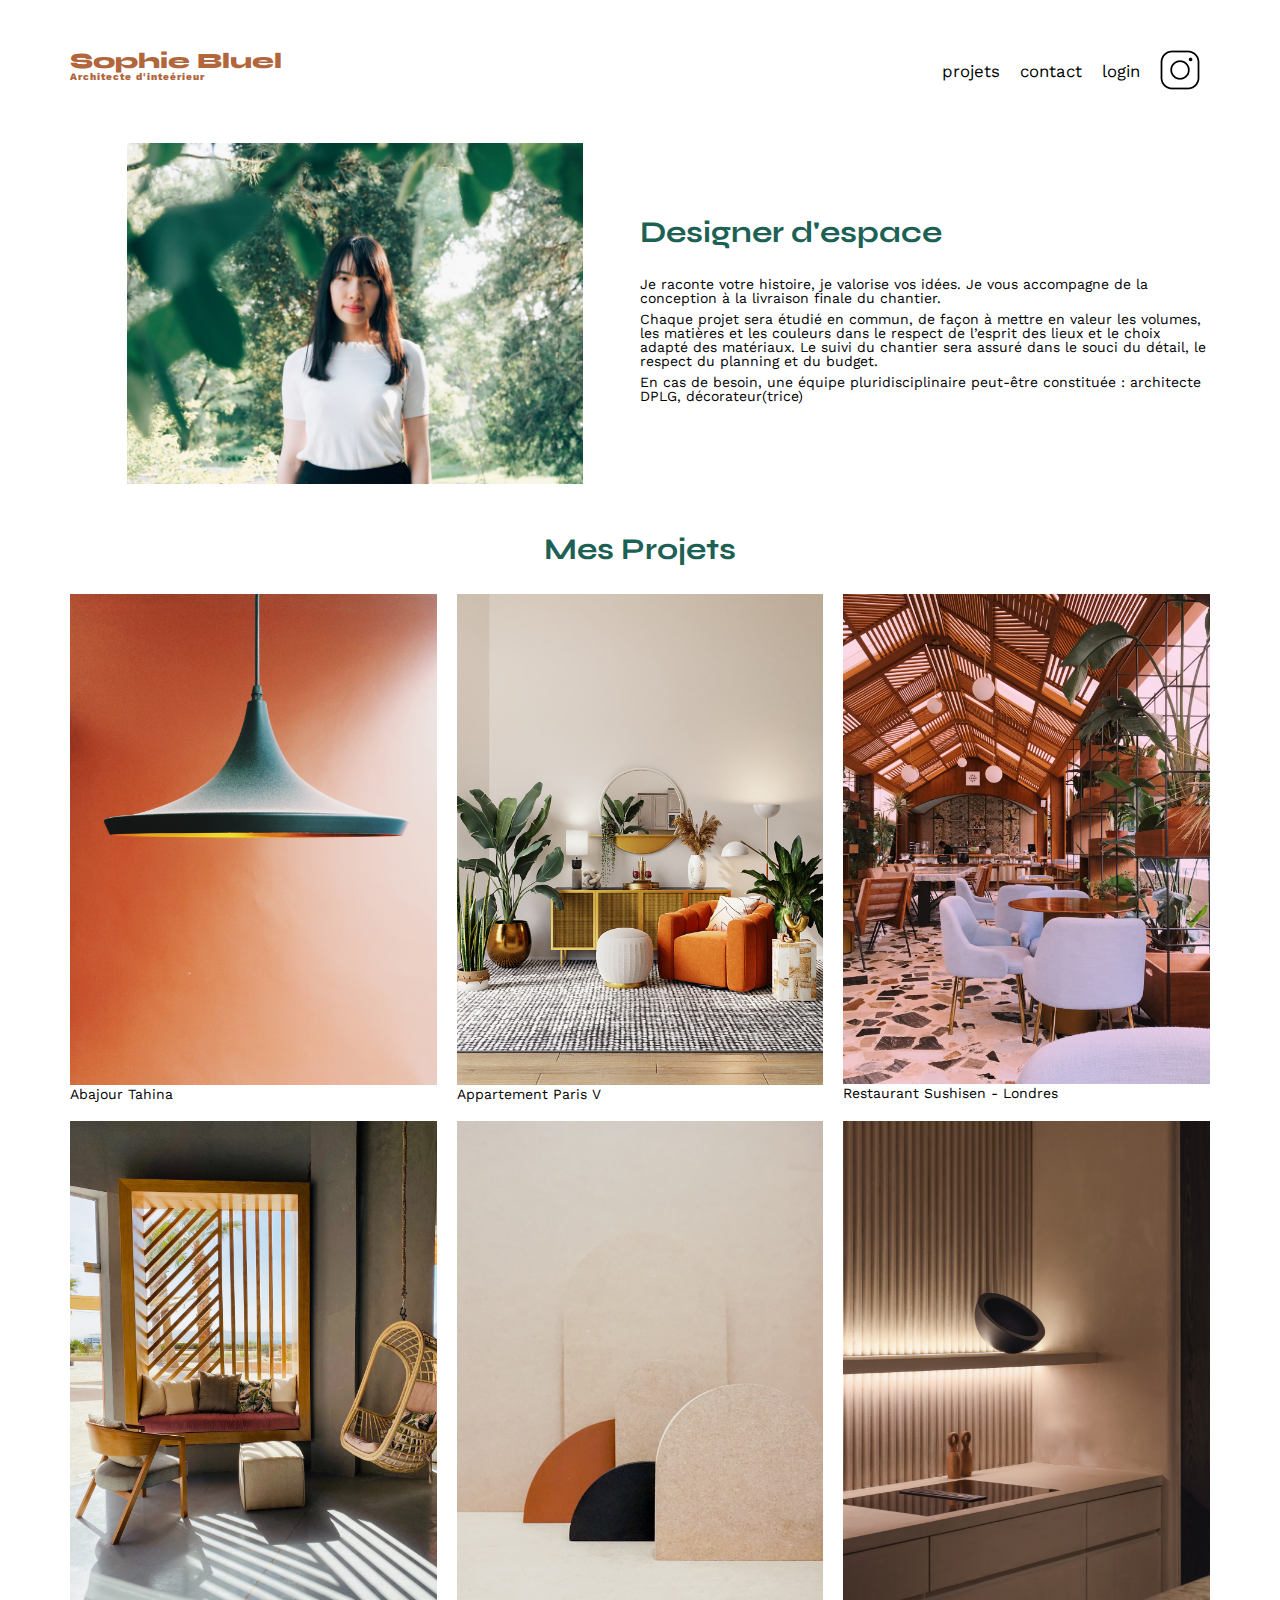
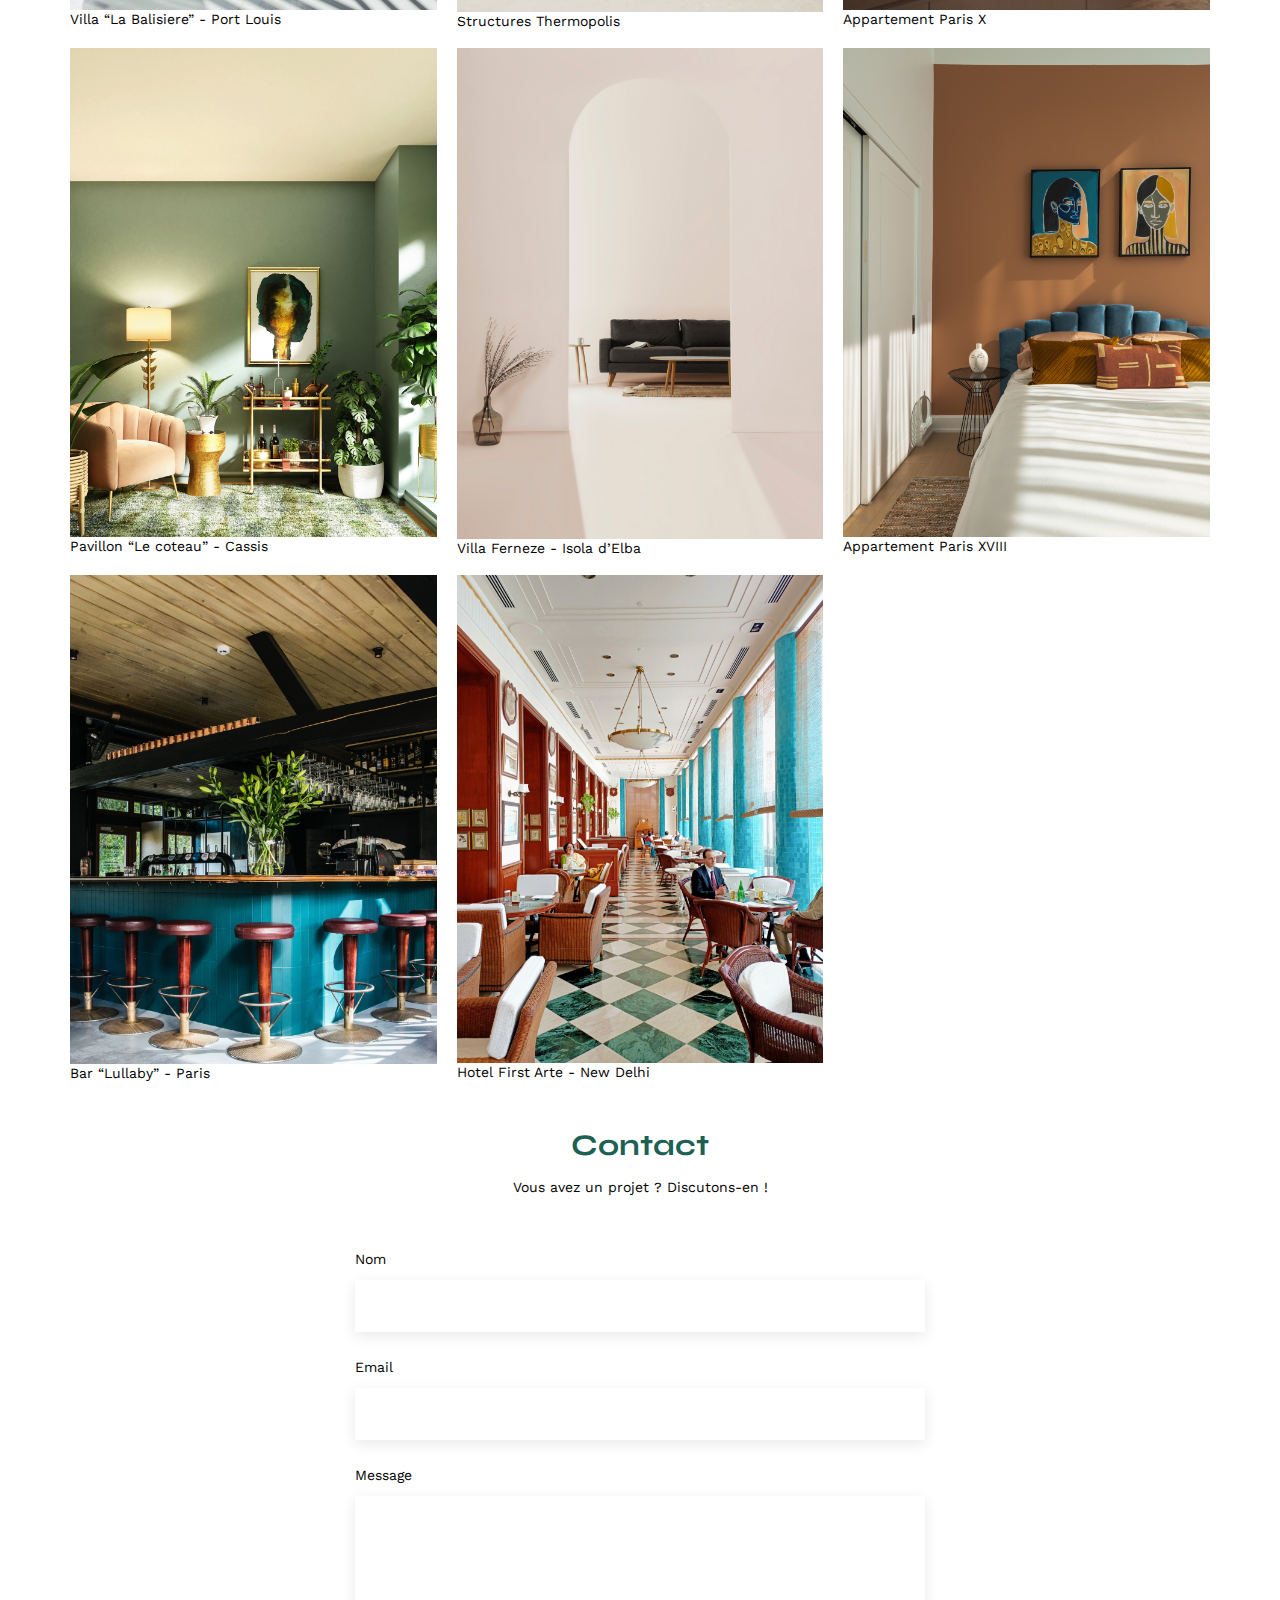
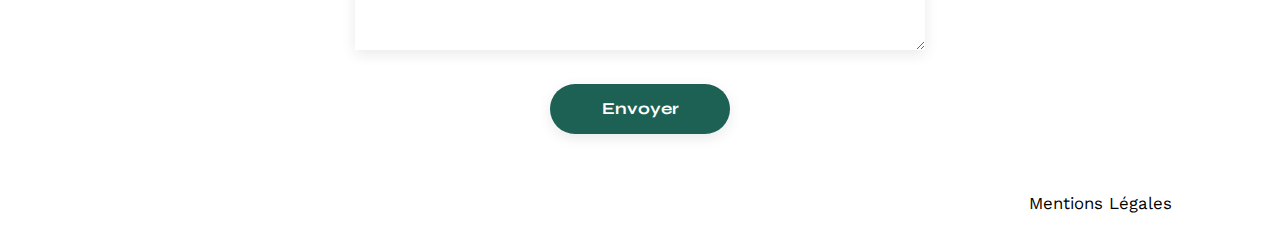
==== FrontEnd/index.html @ f7f889f3 "First Commit" ====
<!DOCTYPE html>
<html lang="fr">
<head>
	<meta charset="UTF-8">
	<title>Sophie Bluel - Architecte d'intérieur</title>
	<meta name="viewport" content="width=device-width, initial-scale=1.0">
	<link rel="preconnect" href="https://fonts.googleapis.com">
	<link rel="preconnect" href="https://fonts.gstatic.com" crossorigin>
	<link href="https://fonts.googleapis.com/css2?family=Syne:wght@700;800&family=Work+Sans&display=swap" rel="stylesheet">
	<meta name="description" content="">
	<link rel="stylesheet" href="./assets/style.css">
</head>
<body>
<header>
	<h1>Sophie Bluel <span>Architecte d'inteérieur</span></h1>
	<nav>
		<ul>
			<li>projets</li>
			<li>contact</li>
			<li>login</li>
			<li><img src="./assets/icons/instagram.png" alt="Instagram"></li>
		</ul>
	</nav>
</header>
<main>
	<section id="introduction">
		<figure>
			<img src="./assets/images/sophie-bluel.png" alt="">
		</figure>
		<article>
			<h2>Designer d'espace</h2>
			<p>Je raconte votre histoire, je valorise vos idées. Je vous accompagne de la conception à la livraison finale du chantier.</p>
			<p>Chaque projet sera étudié en commun, de façon à mettre en valeur les volumes, les matières et les couleurs dans le respect de l’esprit des lieux et le choix adapté des matériaux. Le suivi du chantier sera assuré dans le souci du détail, le respect du planning et du budget.</p>
			<p>En cas de besoin, une équipe pluridisciplinaire peut-être constituée : architecte DPLG, décorateur(trice)</p>
		</article>
	</section>
	<section id="portfolio">
		<h2>Mes Projets</h2>
		<div class="gallery">
			<figure>
				<img src="assets/images/abajour-tahina.png" alt="Abajour Tahina">
				<figcaption>Abajour Tahina</figcaption>
			</figure>
			<figure>
				<img src="assets/images/appartement-paris-v.png" alt="Appartement Paris V">
				<figcaption>Appartement Paris V</figcaption>
			</figure>
			<figure>
				<img src="assets/images/restaurant-sushisen-londres.png" alt="Restaurant Sushisen - Londres">
				<figcaption>Restaurant Sushisen - Londres</figcaption>
			</figure>
			<figure>
				<img src="assets/images/la-balisiere.png" alt="Villa “La Balisiere” - Port Louis">
				<figcaption>Villa “La Balisiere” - Port Louis</figcaption>
			</figure>
			<figure>
				<img src="assets/images/structures-thermopolis.png" alt="Structures Thermopolis">
				<figcaption>Structures Thermopolis</figcaption>
			</figure>
			<figure>
				<img src="assets/images/appartement-paris-x.png" alt="Appartement Paris X">
				<figcaption>Appartement Paris X</figcaption>
			</figure>
			<figure>
				<img src="assets/images/le-coteau-cassis.png" alt="Pavillon “Le coteau” - Cassis">
				<figcaption>Pavillon “Le coteau” - Cassis</figcaption>
			</figure>
			<figure>
				<img src="assets/images/villa-ferneze.png" alt="Villa Ferneze - Isola d’Elba">
				<figcaption>Villa Ferneze - Isola d’Elba</figcaption>
			</figure>
			<figure>
				<img src="assets/images/appartement-paris-xviii.png" alt="Appartement Paris XVIII">
				<figcaption>Appartement Paris XVIII</figcaption>
			</figure>
			<figure>
				<img src="assets/images/bar-lullaby-paris.png" alt="Bar “Lullaby” - Paris">
				<figcaption>Bar “Lullaby” - Paris</figcaption>
			</figure>
			<figure>
				<img src="assets/images/hotel-first-arte-new-delhi.png" alt="Hotel First Arte - New Delhi">
				<figcaption>Hotel First Arte - New Delhi</figcaption>
			</figure>
		</div>
	</section>
	<section id="contact">
		<h2>Contact</h2>
		<p>Vous avez un projet ? Discutons-en !</p>
		<form action="#" method="post">
			<label for="name">Nom</label>
			<input type="text" name="name" id="name">
			<label for="email">Email</label>
			<input type="email" name="email" id="email">
			<label for="message">Message</label>
			<textarea name="message" id="message" cols="30" rows="10"></textarea>
			<input type="submit" value="Envoyer">
		</form>
	</section>
</main>

<footer>
	<nav>
		<ul>
			<li>Mentions Légales</li>
		</ul>
	</nav>
</footer>
</body>
</html>
---- FrontEnd/assets/style.css ----
/* http://meyerweb.com/eric/tools/css/reset/
   v2.0 | 20110126
   License: none (public domain)
*/

html, body, div, span, applet, object, iframe,
h1, h2, h3, h4, h5, h6, p, blockquote, pre,
a, abbr, acronym, address, big, cite, code,
del, dfn, em, img, ins, kbd, q, s, samp,
small, strike, strong, sub, sup, tt, var,
b, u, i, center,
dl, dt, dd, ol, ul, li,
fieldset, form, label, legend,
table, caption, tbody, tfoot, thead, tr, th, td,
article, aside, canvas, details, embed,
figure, figcaption, footer, header, hgroup,
menu, nav, output, ruby, section, summary,
time, mark, audio, video {
	margin: 0;
	padding: 0;
	border: 0;
	font-size: 100%;
	font: inherit;
	vertical-align: baseline;
}
/* HTML5 display-role reset for older browsers */
article, aside, details, figcaption, figure,
footer, header, hgroup, menu, nav, section {
	display: block;
}
body {
	line-height: 1;
}
ol, ul {
	list-style: none;
}
blockquote, q {
	quotes: none;
}
blockquote:before, blockquote:after,
q:before, q:after {
	content: '';
	content: none;
}
table {
	border-collapse: collapse;
	border-spacing: 0;
}
/** end reset css**/
body {
	max-width: 1140px;
	margin:auto;
	font-family: 'Work Sans' ;
	font-size: 14px;
}
header {
	display: flex;
	justify-content: space-between;
	margin: 50px 0
}
section {
	margin: 50px 0
}

h1{
	display: flex;
	flex-direction: column;
	font-family: 'Syne';
	font-size: 22px;
	font-weight: 800;
	color: #B1663C
}

h1 > span {
	font-family: 'Work Sans';
	font-size:10px;
	letter-spacing: 0.1em;
;
}

h2{
	font-family: 'Syne';
	font-weight: 700;
	font-size: 30px;
	color: #1D6154
}
nav ul {
	display: flex;
	align-items: center;
	list-style-type: none;

}
nav li {
	padding: 0 10px;
	font-size: 1.2em;
}

li:hover {
	color: #B1663C;
}
#introduction {
	display: flex;
	align-items: center;
}
#introduction figure {
	flex: 1
}
#introduction img {
	display: block;
	margin: auto;
	width: 80%;
}

#introduction article {
	flex: 1
}
#introduction h2 {
	margin-bottom: 1em;
}

#introduction p {
	margin-bottom: 0.5em;
}
#portfolio h2 {
	text-align: center;
	margin-bottom: 1em;
}
.gallery {
	width: 100%;
	display: grid;
	grid-template-columns: 1fr 1fr 1fr;
	grid-column-gap: 20px;
	grid-row-gap: 20px;
}

.gallery img {
	width: 100%;

}
#contact {
	width: 50%;
margin: auto;
}
#contact > * {
	text-align: center;

}
#contact h2{
	margin-bottom: 20px;
}
#contact form {
	text-align: left;
	margin-top:30px;
	display: flex;
	flex-direction: column;
}

#contact input {
	height: 50px;
	font-size: 1.2em;
	border: none;
	box-shadow: 0px 4px 14px rgba(0, 0, 0, 0.09);
}
#contact label {
	margin: 2em 0 1em 0;
}
#contact textarea {
	border: none;
	box-shadow: 0px 4px 14px rgba(0, 0, 0, 0.09);
}

input[type="submit"]{
	font-family: 'Syne';
	font-weight: 700;
	color: white;
	background-color: #1D6154;
	margin : 2em auto ;
	width: 180px;
	text-align: center;
	border-radius: 60px ;
}

footer nav ul {
	display: flex;
	justify-content: flex-end;
	margin: 2em
}
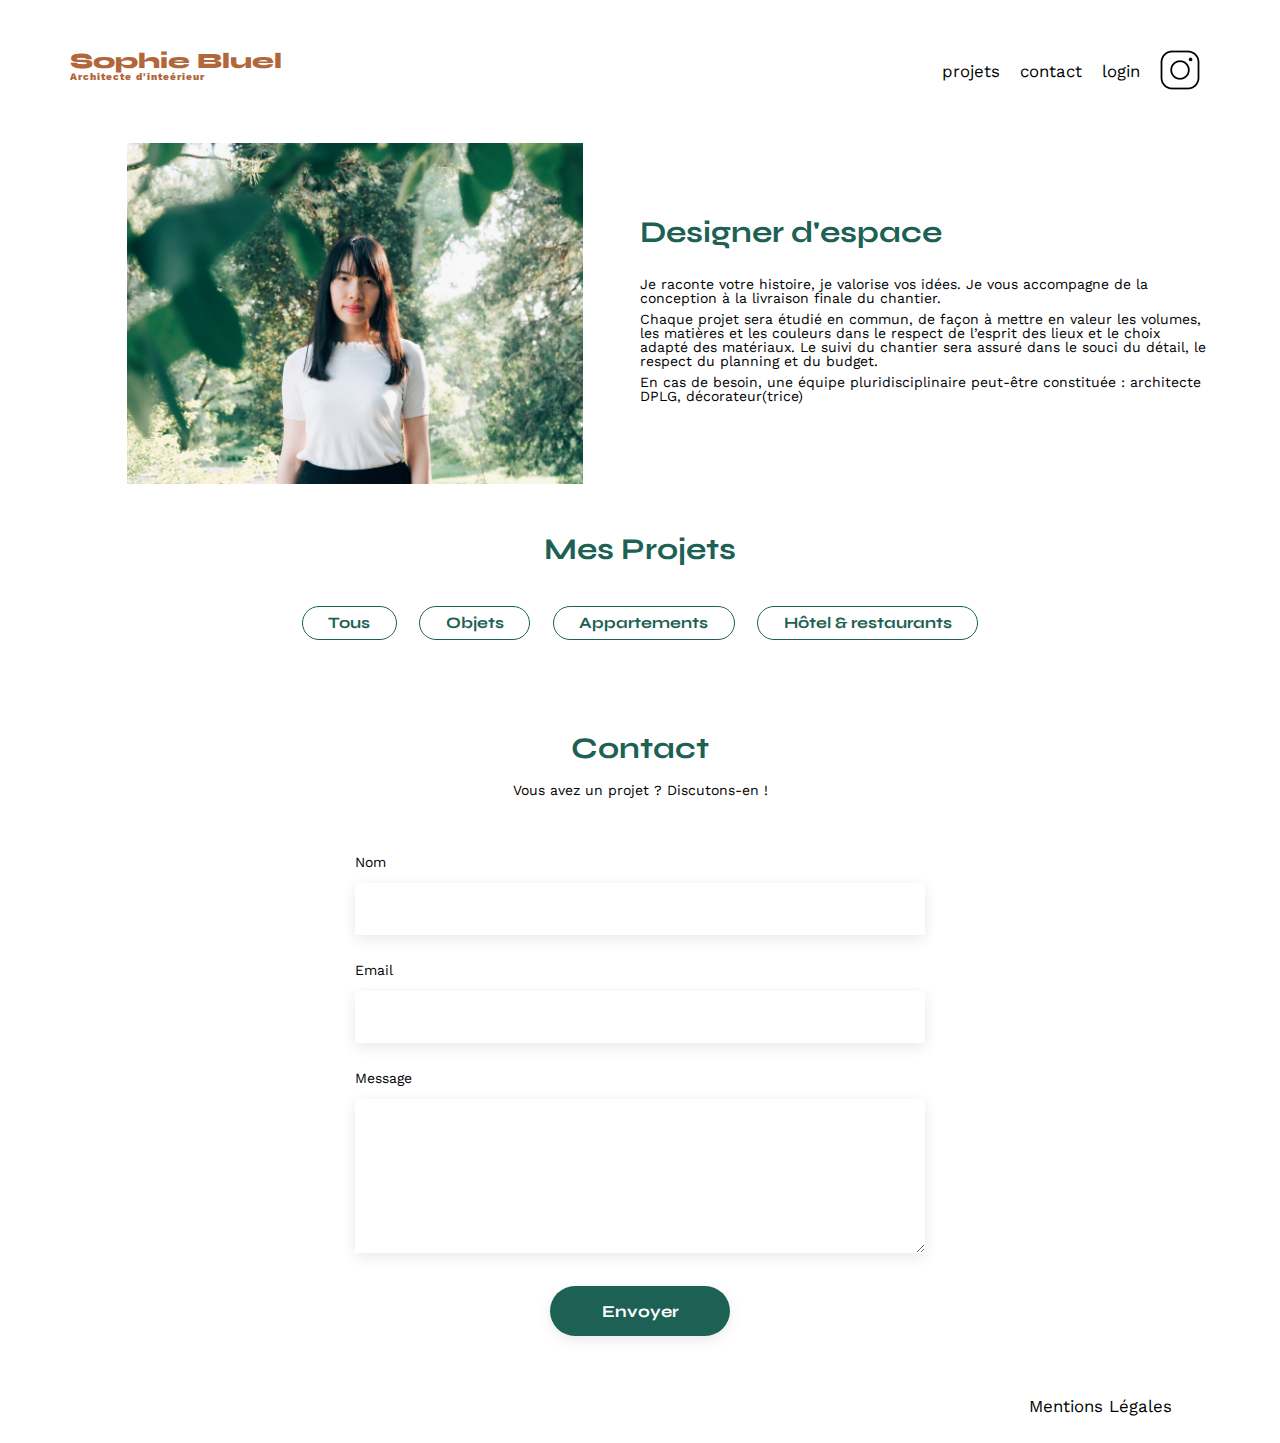
==== commit 764c7779: "Import travaux via API + html et css filtres" ====
--- a/FrontEnd/index.html
+++ b/FrontEnd/index.html
@@ -36,52 +36,13 @@
 	</section>
 	<section id="portfolio">
 		<h2>Mes Projets</h2>
-		<div class="gallery">
-			<figure>
-				<img src="assets/images/abajour-tahina.png" alt="Abajour Tahina">
-				<figcaption>Abajour Tahina</figcaption>
-			</figure>
-			<figure>
-				<img src="assets/images/appartement-paris-v.png" alt="Appartement Paris V">
-				<figcaption>Appartement Paris V</figcaption>
-			</figure>
-			<figure>
-				<img src="assets/images/restaurant-sushisen-londres.png" alt="Restaurant Sushisen - Londres">
-				<figcaption>Restaurant Sushisen - Londres</figcaption>
-			</figure>
-			<figure>
-				<img src="assets/images/la-balisiere.png" alt="Villa “La Balisiere” - Port Louis">
-				<figcaption>Villa “La Balisiere” - Port Louis</figcaption>
-			</figure>
-			<figure>
-				<img src="assets/images/structures-thermopolis.png" alt="Structures Thermopolis">
-				<figcaption>Structures Thermopolis</figcaption>
-			</figure>
-			<figure>
-				<img src="assets/images/appartement-paris-x.png" alt="Appartement Paris X">
-				<figcaption>Appartement Paris X</figcaption>
-			</figure>
-			<figure>
-				<img src="assets/images/le-coteau-cassis.png" alt="Pavillon “Le coteau” - Cassis">
-				<figcaption>Pavillon “Le coteau” - Cassis</figcaption>
-			</figure>
-			<figure>
-				<img src="assets/images/villa-ferneze.png" alt="Villa Ferneze - Isola d’Elba">
-				<figcaption>Villa Ferneze - Isola d’Elba</figcaption>
-			</figure>
-			<figure>
-				<img src="assets/images/appartement-paris-xviii.png" alt="Appartement Paris XVIII">
-				<figcaption>Appartement Paris XVIII</figcaption>
-			</figure>
-			<figure>
-				<img src="assets/images/bar-lullaby-paris.png" alt="Bar “Lullaby” - Paris">
-				<figcaption>Bar “Lullaby” - Paris</figcaption>
-			</figure>
-			<figure>
-				<img src="assets/images/hotel-first-arte-new-delhi.png" alt="Hotel First Arte - New Delhi">
-				<figcaption>Hotel First Arte - New Delhi</figcaption>
-			</figure>
+		<div class="filters">
+			<div class="btn_filters" id="btn_filters_all"><span>Tous</span></div>
+			<div class="btn_filters" id="btn_filters_object"><span>Objets</span></div>
+			<div class="btn_filters" id="btn_filters_appartement"><span>Appartements</span></div>
+			<div class="btn_filters" id="btn_filters_hotel"><span>Hôtel & restaurants</span></div>
 		</div>
+		<div class="gallery"></div>
 	</section>
 	<section id="contact">
 		<h2>Contact</h2>
@@ -105,5 +66,6 @@
 		</ul>
 	</nav>
 </footer>
+<script src="app.js"></script>
 </body>
 </html>
--- a/FrontEnd/assets/style.css
+++ b/FrontEnd/assets/style.css
@@ -186,3 +186,31 @@
 	margin: 2em
 }
 
+.filters {
+	display: flex;
+	justify-content: center;
+	align-items: center;
+	margin-bottom: 2rem;
+}
+
+.btn_filters {
+	border: solid #1D6154 1px;
+	border-radius: 60px;
+	color: #1D6154;
+	padding: 0.5em 1.6em;
+	margin: 0.7rem;
+	font-family: syne;
+	font-weight: 700;
+	font-size: 16px;
+	text-align: center;
+	justify-content: center;
+	height: auto;
+
+}
+
+.btn_filters:hover {
+	background-color: #1D6154;
+	color: white;
+	cursor: pointer;
+}
+
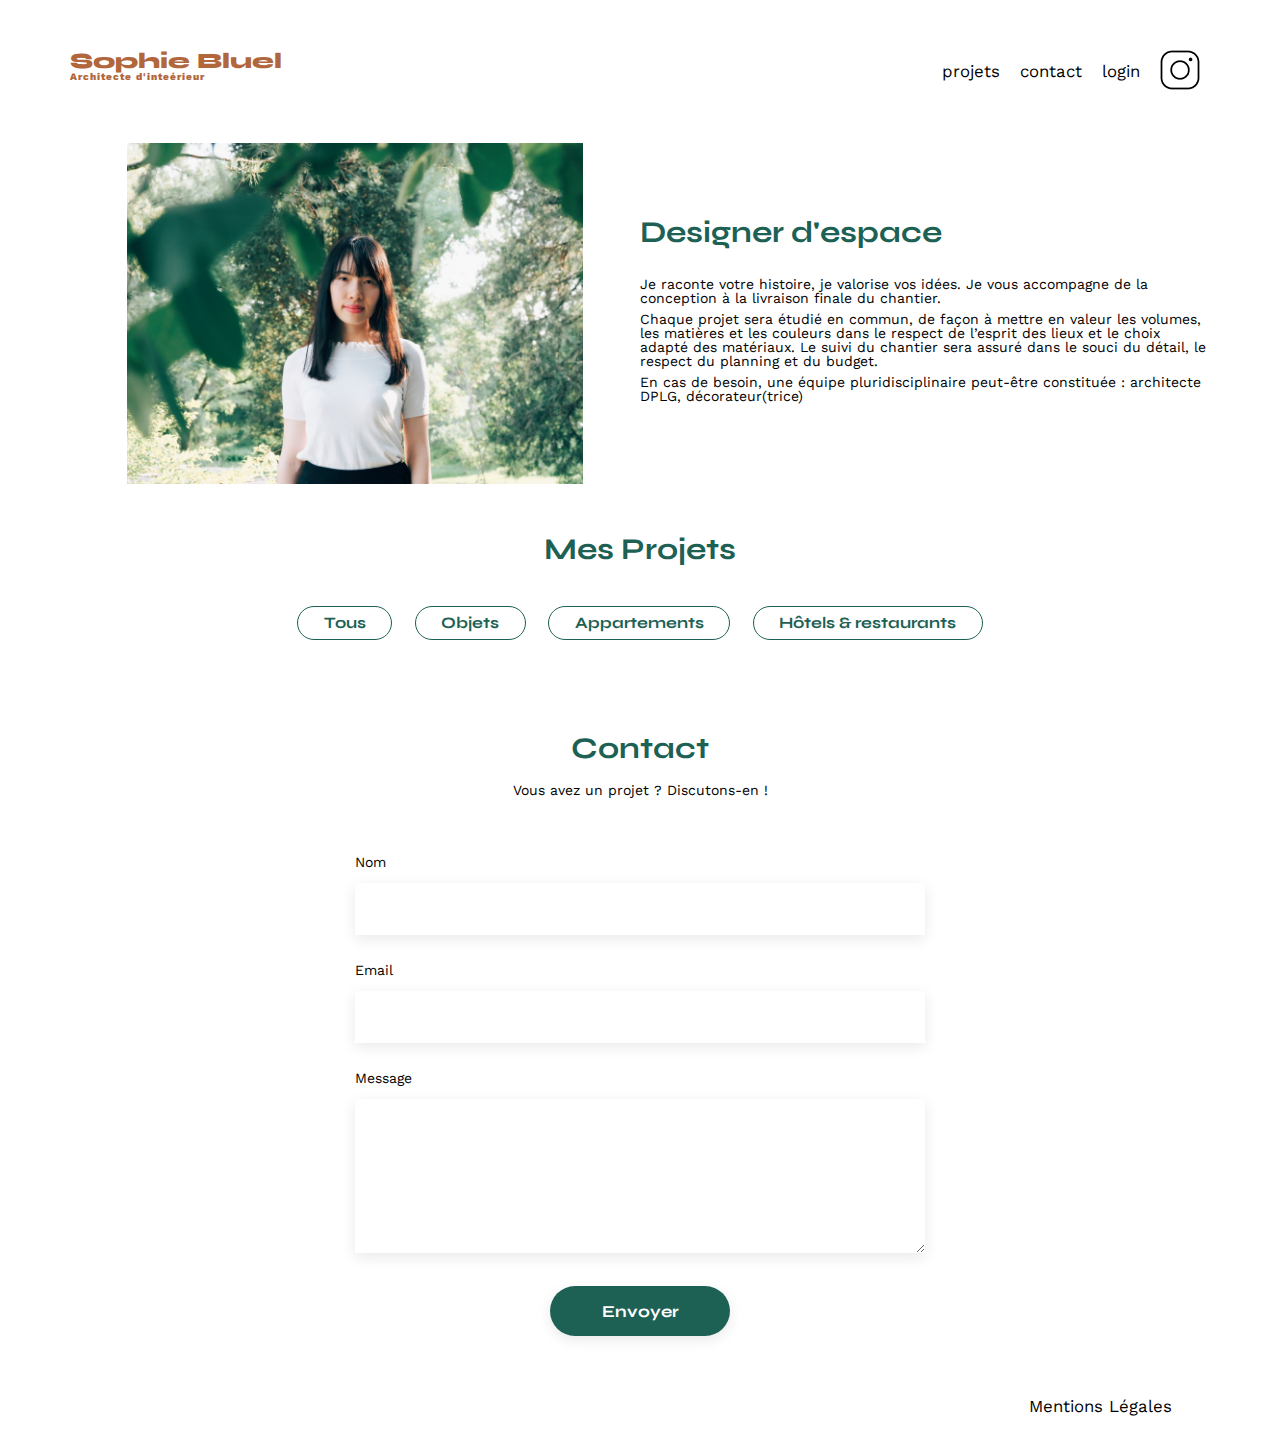
==== commit c79d3ad9: "Filtres JS OK" ====
--- a/FrontEnd/index.html
+++ b/FrontEnd/index.html
@@ -36,11 +36,11 @@
 	</section>
 	<section id="portfolio">
 		<h2>Mes Projets</h2>
-		<div class="filters">
-			<div class="btn_filters" id="btn_filters_all"><span>Tous</span></div>
-			<div class="btn_filters" id="btn_filters_object"><span>Objets</span></div>
-			<div class="btn_filters" id="btn_filters_appartement"><span>Appartements</span></div>
-			<div class="btn_filters" id="btn_filters_hotel"><span>Hôtel & restaurants</span></div>
+		<div class="filters" id="filters">
+			<div class="btn_filters" id="filter-works-all">Tous</div>
+			<div class="btn_filters" id="filter-works-Object">Objets</div>
+			<div class="btn_filters" id="filter-works-Appartements">Appartements</div>
+			<div class="btn_filters" id="filter-works-HR">Hôtels & restaurants</div>
 		</div>
 		<div class="gallery"></div>
 	</section>
--- a/FrontEnd/assets/style.css
+++ b/FrontEnd/assets/style.css
@@ -214,3 +214,7 @@
 	cursor: pointer;
 }
 
+.btn_filters.selected {
+	background-color: #1D6154;
+	color: white;
+  }